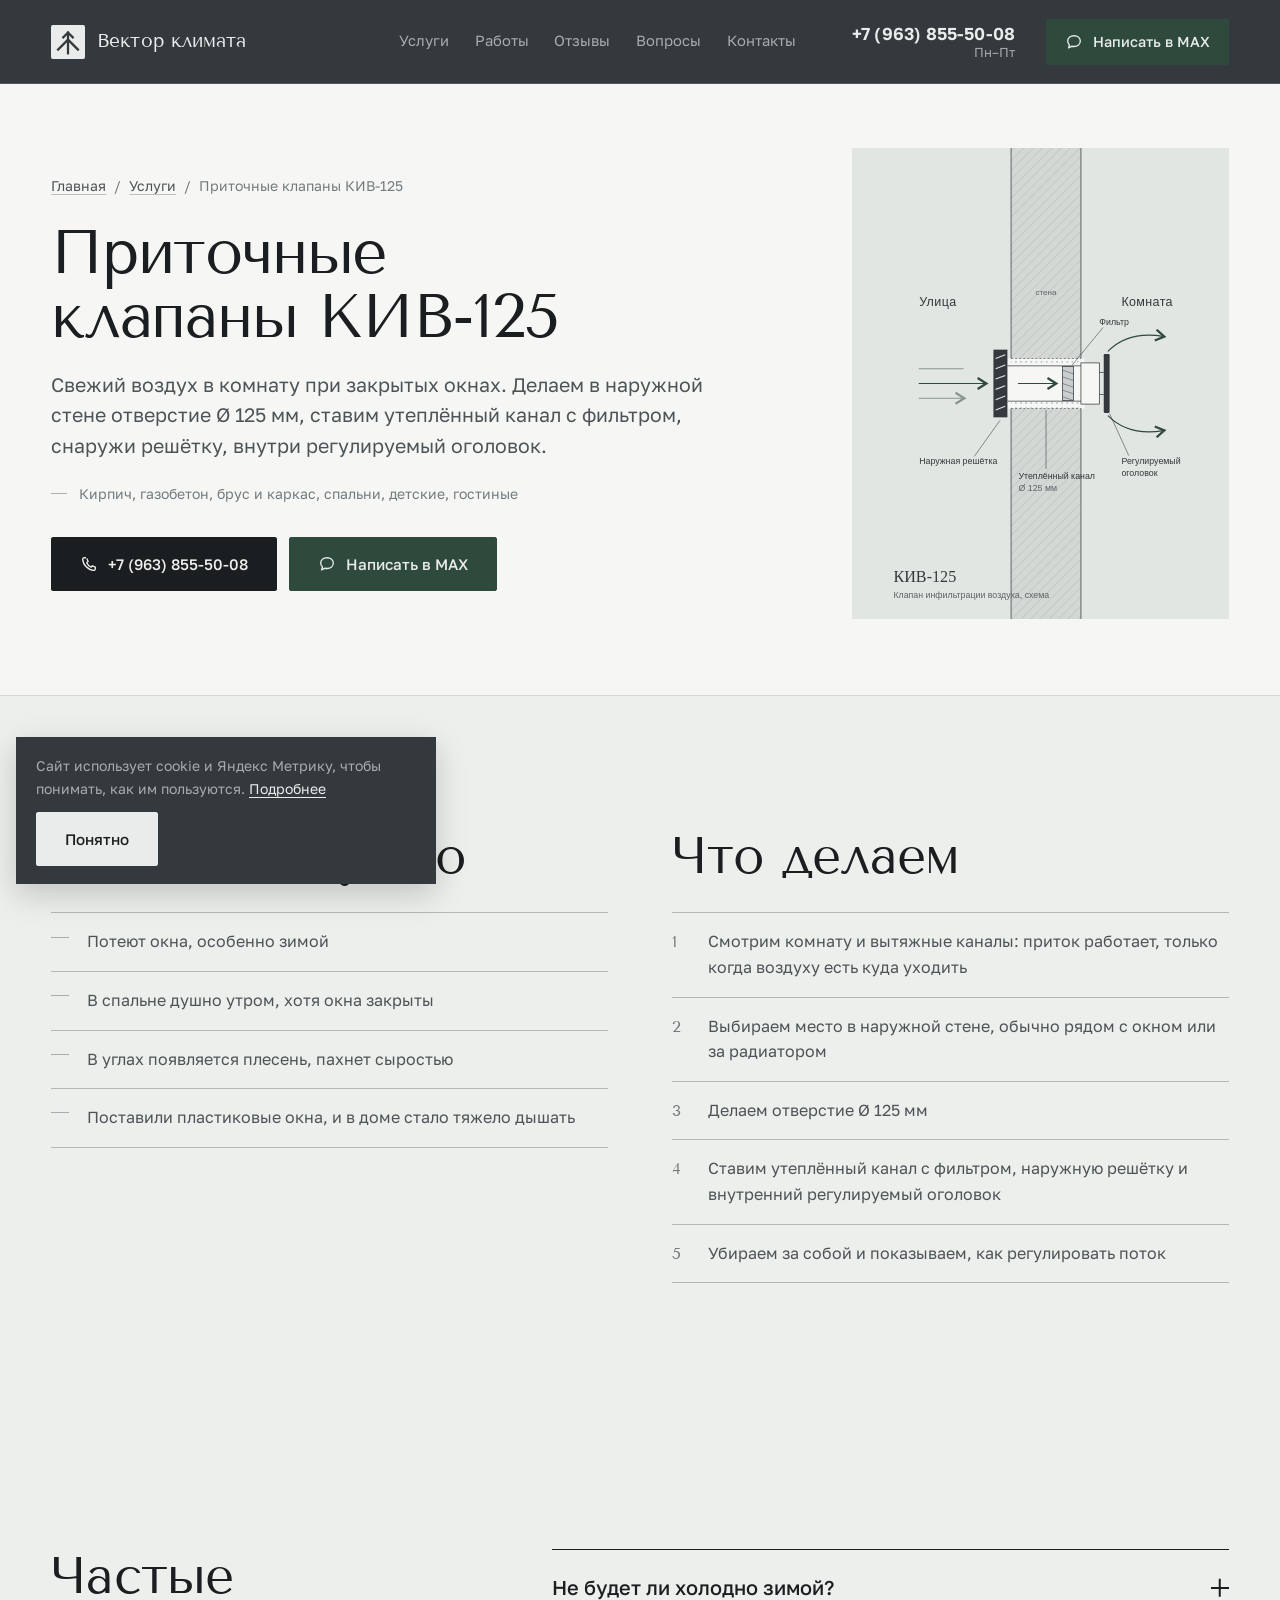
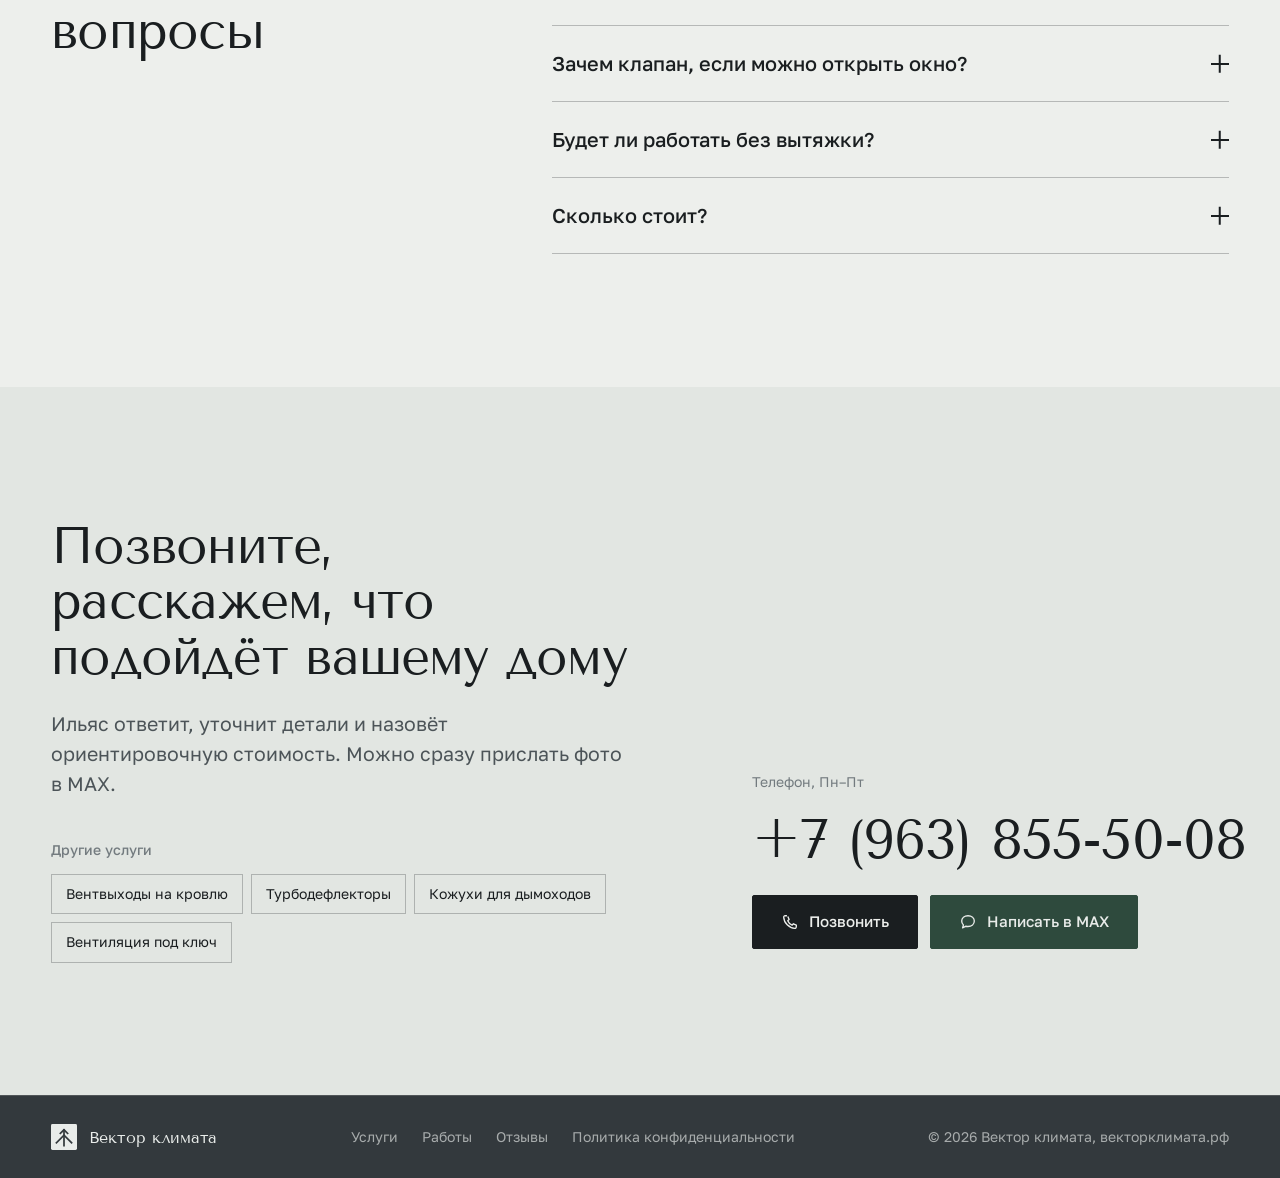
==== uslugi/kiv-125/index.html @ c076d69c "Страницы услуг, Яндекс Метрика с целями, уведомление о cookie, подтверждение Вебмастера Co-Authored-" ====
<!doctype html>
<html lang="ru">
<head>
  <meta charset="utf-8">
  <meta name="viewport" content="width=device-width, initial-scale=1, viewport-fit=cover">
  <title>Установка приточного клапана КИВ-125 в Свердловской области — Вектор климата</title>
  <meta name="description" content="Установка приточных клапанов КИВ-125 в стену частного дома в Свердловской области. Свежий воздух без открытых окон, меньше конденсата на стёклах.">
  <meta name="theme-color" content="#33393d">
  <link rel="canonical" href="https://xn--80aaemplaikqwwh.xn--p1ai/uslugi/kiv-125/">
  <link rel="icon" href="/assets/img/favicon.svg" type="image/svg+xml">
  <meta property="og:type" content="website">
  <meta property="og:locale" content="ru_RU">
  <meta property="og:site_name" content="Вектор климата">
  <meta property="og:title" content="Приточные клапаны КИВ-125 — Вектор климата">
  <meta property="og:description" content="Установка приточных клапанов КИВ-125 в стену частного дома в Свердловской области. Свежий воздух без открытых окон, меньше конденсата на стёклах.">
  <meta property="og:url" content="https://xn--80aaemplaikqwwh.xn--p1ai/uslugi/kiv-125/">
  <meta property="og:image" content="https://xn--80aaemplaikqwwh.xn--p1ai/assets/img/og.jpg">
  <link rel="preconnect" href="https://fonts.googleapis.com">
  <link rel="preconnect" href="https://fonts.gstatic.com" crossorigin>
  <link href="https://fonts.googleapis.com/css2?family=Golos+Text:wght@400;500;600&family=Tenor+Sans&display=swap" rel="stylesheet">
  <link rel="stylesheet" href="/assets/css/style.css?v=18">
  <script>document.documentElement.classList.add('js')</script>
  <script type="application/ld+json">[{"@context": "https://schema.org", "@type": "Service", "name": "Приточные клапаны КИВ-125", "description": "Установка приточных клапанов КИВ-125 в стену частного дома в Свердловской области. Свежий воздух без открытых окон, меньше конденсата на стёклах.", "areaServed": "Свердловская область", "url": "https://xn--80aaemplaikqwwh.xn--p1ai/uslugi/kiv-125/", "provider": {"@type": "HomeAndConstructionBusiness", "name": "Вектор климата", "url": "https://xn--80aaemplaikqwwh.xn--p1ai/", "telephone": "+7 963 855-50-08"}}, {"@context": "https://schema.org", "@type": "BreadcrumbList", "itemListElement": [{"@type": "ListItem", "position": 1, "name": "Главная", "item": "https://xn--80aaemplaikqwwh.xn--p1ai/"}, {"@type": "ListItem", "position": 2, "name": "Услуги", "item": "https://xn--80aaemplaikqwwh.xn--p1ai/#services"}, {"@type": "ListItem", "position": 3, "name": "Приточные клапаны КИВ-125", "item": "https://xn--80aaemplaikqwwh.xn--p1ai/uslugi/kiv-125/"}]}, {"@context": "https://schema.org", "@type": "FAQPage", "mainEntity": [{"@type": "Question", "name": "Не будет ли холодно зимой?", "acceptedAnswer": {"@type": "Answer", "text": "Поток регулируется оголовком, его можно уменьшить или перекрыть в сильный мороз. Место ставим так, чтобы холодный воздух успевал смешаться с тёплым, например рядом с радиатором."}}, {"@type": "Question", "name": "Зачем клапан, если можно открыть окно?", "acceptedAnswer": {"@type": "Answer", "text": "Открытое окно даёт сквозняк и выстуживает комнату, а клапан даёт небольшой постоянный приток без открытой створки. Фильтр задерживает пыль с улицы."}}, {"@type": "Question", "name": "Будет ли работать без вытяжки?", "acceptedAnswer": {"@type": "Answer", "text": "Нет. Свежий воздух заходит, когда отработанный уходит через вытяжные каналы. Поэтому сначала проверяем тягу в доме."}}, {"@type": "Question", "name": "Сколько стоит?", "acceptedAnswer": {"@type": "Answer", "text": "Зависит от материала и толщины стены и количества клапанов. Ориентир назовём по фото, точную стоимость после осмотра."}}]}]</script>
  <script src="/assets/js/metrika.js?v=18" async></script>
</head>
<body class="page-service">

  <a class="skip-link" href="#main">Перейти к содержанию</a>

  <svg width="0" height="0" style="position:absolute" aria-hidden="true">
    <symbol id="i-logo" viewBox="0 0 36 36"><rect width="36" height="36" rx="2" fill="currentColor"/><g fill="none" stroke="#33393d" stroke-width="2.4" stroke-linecap="square"><path d="M7.5 26 18 15.5 28.5 26"/><path d="M18 30V8"/><path d="M13 13l5-5 5 5"/></g></symbol>
    <symbol id="i-chat" viewBox="0 0 20 20"><path d="M10 3c4.1 0 7 2.6 7 6s-2.9 6-7 6c-.8 0-1.6-.1-2.3-.3L4 16.5l.9-3.1C3.7 12.3 3 10.8 3 9c0-3.4 2.9-6 7-6Z" fill="none" stroke="currentColor" stroke-width="1.5" stroke-linejoin="round"/></symbol>
    <symbol id="i-phone" viewBox="0 0 20 20"><path d="M6.6 3h-2A1.6 1.6 0 0 0 3 4.7C3.3 11 9 16.7 15.3 17a1.6 1.6 0 0 0 1.7-1.6v-2l-3.2-1.4-1.5 1.5a8.6 8.6 0 0 1-4.8-4.8l1.5-1.5L7.6 4" fill="none" stroke="currentColor" stroke-width="1.5" stroke-linejoin="round"/></symbol>
    <symbol id="i-star" viewBox="0 0 20 20"><path d="m10 2.5 2.3 4.8 5.2.7-3.8 3.6.9 5.2L10 14.3l-4.6 2.5.9-5.2-3.8-3.6 5.2-.7L10 2.5Z" fill="currentColor"/></symbol>
    <symbol id="i-check" viewBox="0 0 44 44"><g fill="none" stroke="currentColor" stroke-width="1.6"><circle cx="22" cy="22" r="20"/><path d="m14 22.5 5.5 5.5L30.5 16" stroke-linecap="round" stroke-linejoin="round"/></g></symbol>
    <symbol id="i-close" viewBox="0 0 20 20"><path d="m5 5 10 10M15 5 5 15" fill="none" stroke="currentColor" stroke-width="1.6" stroke-linecap="round"/></symbol>
    <symbol id="i-left" viewBox="0 0 20 20"><path d="M12.5 4 6.5 10l6 6" fill="none" stroke="currentColor" stroke-width="1.6" stroke-linecap="round" stroke-linejoin="round"/></symbol>
    <symbol id="i-right" viewBox="0 0 20 20"><path d="m7.5 4 6 6-6 6" fill="none" stroke="currentColor" stroke-width="1.6" stroke-linecap="round" stroke-linejoin="round"/></symbol>
    <symbol id="i-out" viewBox="0 0 20 20"><path d="M7 13 14 6M8 6h6v6" fill="none" stroke="currentColor" stroke-width="1.5" stroke-linecap="round" stroke-linejoin="round"/></symbol>
  </svg>

  <!-- ============ Header ============ -->
  <header class="header" id="header">
    <div class="header__inner">
      <a class="logo" href="/" aria-label="Вектор климата — на главную">
        <svg class="logo__mark" aria-hidden="true"><use href="#i-logo"/></svg>
        <span class="logo__word">Вектор климата</span>
      </a>

      <nav class="nav" aria-label="Основная навигация">
        <a class="nav__link" href="/#services">Услуги</a>
        <a class="nav__link" href="/#works">Работы</a>
        <a class="nav__link" href="/#reviews">Отзывы</a>
        <a class="nav__link" href="/#faq">Вопросы</a>
        <a class="nav__link" href="/#contacts">Контакты</a>
      </nav>

      <div class="header__contact">
        <a class="header__phone" href="tel:+79638555008" data-contact="phone">+7 (963) 855-50-08</a>
        <span class="header__hours" data-contact="hours">Пн–Пт</span>
      </div>
      <a class="btn btn--max header__max" href="https://max.ru/u/f9LHodD0cOJ-I2c5GvvgMV4BQCZMem87lvZ4GcqRK_pRCQoFt9h_9IcK-Cg" target="_blank" rel="noopener" data-contact="max"><svg class="btn__icon" aria-hidden="true"><use href="#i-chat"/></svg>Написать в MAX</a>
      <button class="burger" type="button" aria-label="Открыть меню" aria-expanded="false" aria-controls="menu"><span></span><span></span></button>
    </div>
  </header>

  <div class="menu" id="menu" aria-label="Меню">
    <ul class="menu__list">
      <li><a class="menu__link" href="/#services">Услуги</a></li>
      <li><a class="menu__link" href="/#works">Работы</a></li>
      <li><a class="menu__link" href="/#reviews">Отзывы</a></li>
      <li><a class="menu__link" href="/#faq">Вопросы</a></li>
      <li><a class="menu__link" href="/#contacts">Контакты</a></li>
    </ul>
    <div class="menu__foot">
      <a class="menu__phone" href="tel:+79638555008" data-contact="phone">+7 (963) 855-50-08</a>
      <span class="menu__hours" data-contact="hours">Пн–Пт</span>
      <a class="btn btn--max btn--block" href="https://max.ru/u/f9LHodD0cOJ-I2c5GvvgMV4BQCZMem87lvZ4GcqRK_pRCQoFt9h_9IcK-Cg" target="_blank" rel="noopener" data-contact="max"><svg class="btn__icon" aria-hidden="true"><use href="#i-chat"/></svg>Написать в MAX</a>
    </div>
  </div>

    <main id="main">
    <section class="svc-hero">
      <div class="container svc-hero__grid">
        <div class="svc-hero__text">
          <nav class="crumbs" aria-label="Навигация"><a href="/">Главная</a><span aria-hidden="true">/</span><a href="/#services">Услуги</a><span aria-hidden="true">/</span><span aria-current="page">Приточные клапаны КИВ-125</span></nav>
          <h1 class="svc-hero__title">Приточные клапаны КИВ-125</h1>
          <p class="svc-hero__lead">Свежий воздух в комнату при закрытых окнах. Делаем в наружной стене отверстие Ø 125 мм, ставим утеплённый канал с фильтром, снаружи решётку, внутри регулируемый оголовок.</p>
          <p class="service__spec">Кирпич, газобетон, брус и каркас, спальни, детские, гостиные</p>
          <div class="call__actions">
            <a class="btn btn--dark" href="tel:+79638555008" data-contact="phone-action"><svg class="btn__icon" aria-hidden="true"><use href="#i-phone"/></svg>+7 (963) 855-50-08</a>
            <a class="btn btn--max" href="https://max.ru/u/f9LHodD0cOJ-I2c5GvvgMV4BQCZMem87lvZ4GcqRK_pRCQoFt9h_9IcK-Cg" target="_blank" rel="noopener" data-contact="max"><svg class="btn__icon" aria-hidden="true"><use href="#i-chat"/></svg>Написать в MAX</a>
          </div>
        </div>
        <figure class="svc-hero__media svc-hero__media--scheme"><img src="/assets/img/kiv-125.svg" width="960" height="1280" alt="Схема приточного клапана КИВ-125 в разрезе стены"></figure>
      </div>
    </section>

    <section class="section svc-body">
      <div class="container svc-cols">
        <div>
          <h2 class="h2">Когда это нужно</h2>
          <ul class="svc-list">
            <li>Потеют окна, особенно зимой</li>
            <li>В спальне душно утром, хотя окна закрыты</li>
            <li>В углах появляется плесень, пахнет сыростью</li>
            <li>Поставили пластиковые окна, и в доме стало тяжело дышать</li>
          </ul>
        </div>
        <div>
          <h2 class="h2">Что делаем</h2>
          <ol class="svc-list svc-list--steps">
            <li>Смотрим комнату и вытяжные каналы: приток работает, только когда воздуху есть куда уходить</li>
            <li>Выбираем место в наружной стене, обычно рядом с окном или за радиатором</li>
            <li>Делаем отверстие Ø 125 мм</li>
            <li>Ставим утеплённый канал с фильтром, наружную решётку и внутренний регулируемый оголовок</li>
            <li>Убираем за собой и показываем, как регулировать поток</li>
          </ol>
        </div>
      </div>
    </section>

    <section class="section faq" aria-labelledby="faq-title">
      <div class="container faq__grid">
        <h2 class="h2" id="faq-title">Частые вопросы</h2>
        <div class="faq__list">
          <details class="qa">
            <summary>Не будет ли холодно зимой?<span class="qa__toggle" aria-hidden="true"></span></summary>
            <div class="qa__body"><p>Поток регулируется оголовком, его можно уменьшить или перекрыть в сильный мороз. Место ставим так, чтобы холодный воздух успевал смешаться с тёплым, например рядом с радиатором.</p></div>
          </details>
          <details class="qa">
            <summary>Зачем клапан, если можно открыть окно?<span class="qa__toggle" aria-hidden="true"></span></summary>
            <div class="qa__body"><p>Открытое окно даёт сквозняк и выстуживает комнату, а клапан даёт небольшой постоянный приток без открытой створки. Фильтр задерживает пыль с улицы.</p></div>
          </details>
          <details class="qa">
            <summary>Будет ли работать без вытяжки?<span class="qa__toggle" aria-hidden="true"></span></summary>
            <div class="qa__body"><p>Нет. Свежий воздух заходит, когда отработанный уходит через вытяжные каналы. Поэтому сначала проверяем тягу в доме.</p></div>
          </details>
          <details class="qa">
            <summary>Сколько стоит?<span class="qa__toggle" aria-hidden="true"></span></summary>
            <div class="qa__body"><p>Зависит от материала и толщины стены и количества клапанов. Ориентир назовём по фото, точную стоимость после осмотра.</p></div>
          </details>
        </div>
      </div>
    </section>

    <section class="section call" id="call" aria-labelledby="call-title">
      <div class="container call__grid">
        <div class="call__intro">
          <h2 class="h2" id="call-title">Позвоните, расскажем, что подойдёт вашему дому</h2>
          <p class="head__lead">Ильяс ответит, уточнит детали и назовёт ориентировочную стоимость. Можно сразу прислать фото в MAX.</p>
          <h3 class="svc-more__title">Другие услуги</h3>
          <ul class="svc-more">
          <li><a href="/uslugi/ventvyhody-na-krovlyu/">Вентвыходы на кровлю</a></li>
          <li><a href="/uslugi/turbodeflektory/">Турбодефлекторы</a></li>
          <li><a href="/uslugi/kozhuhi-dlya-dymohodov/">Кожухи для дымоходов</a></li>
          <li><a href="/uslugi/ventilyaciya-pod-klyuch/">Вентиляция под ключ</a></li>
          </ul>
        </div>
        <div class="call__phone">
          <span class="call__label">Телефон, <span data-contact="hours">Пн–Пт</span></span>
          <a class="call__number" href="tel:+79638555008" data-contact="phone">+7 (963) 855-50-08</a>
          <div class="call__actions">
            <a class="btn btn--dark" href="tel:+79638555008" data-contact="phone-action"><svg class="btn__icon" aria-hidden="true"><use href="#i-phone"/></svg>Позвонить</a>
            <a class="btn btn--max" href="https://max.ru/u/f9LHodD0cOJ-I2c5GvvgMV4BQCZMem87lvZ4GcqRK_pRCQoFt9h_9IcK-Cg" target="_blank" rel="noopener" data-contact="max"><svg class="btn__icon" aria-hidden="true"><use href="#i-chat"/></svg>Написать в MAX</a>
          </div>
        </div>
      </div>
    </section>
  </main>

  <footer class="footer" style="background: var(--graphite)">
    <div class="container footer__inner">
      <a class="logo" href="/"><svg class="logo__mark" aria-hidden="true"><use href="#i-logo"/></svg><span class="logo__word">Вектор климата</span></a>
      <nav class="footer__nav" aria-label="Навигация в подвале">
        <a href="/#services">Услуги</a>
        <a href="/#works">Работы</a>
        <a href="/#reviews">Отзывы</a>
        <a href="/privacy.html">Политика конфиденциальности</a>
      </nav>
      <span>© 2026 Вектор климата, векторклимата.рф</span>
    </div>
  </footer>

  <div class="dock" id="dock">
    <a class="btn btn--outline-light" href="tel:+79638555008" data-contact="phone-action"><svg class="btn__icon" aria-hidden="true"><use href="#i-phone"/></svg>Позвонить</a>
    <a class="btn btn--max" href="https://max.ru/u/f9LHodD0cOJ-I2c5GvvgMV4BQCZMem87lvZ4GcqRK_pRCQoFt9h_9IcK-Cg" target="_blank" rel="noopener" data-contact="max"><svg class="btn__icon" aria-hidden="true"><use href="#i-chat"/></svg>MAX</a>
  </div>

  <script src="/assets/js/config.js?v=18"></script>
  <script src="/assets/js/main.js?v=18" defer></script>
</body>
</html>
---- assets/css/style.css ----
/* ==========================================================================
   ВоздухДома.рф — «Кровельная сталь»
   Palette from the job photos: anthracite casings, snow, stainless, pine.
   ========================================================================== */

:root {
  --snow: #edefec;
  --snow-2: #e2e6e2;
  --paper: #f6f7f5;
  --steel: #a7aeb1;
  --graphite: #33393d;
  --graphite-2: #2a2f32;
  --ink: #1a1e20;
  --ink-2: #4c5458;
  --ink-3: #737b7f;
  --pine: #2e4a3d;
  --pine-2: #3b5d4d;
  --line: rgba(26, 30, 32, 0.14);
  --line-strong: rgba(26, 30, 32, 0.26);
  --on-dark: #e9ecea;
  --on-dark-2: rgba(233, 236, 234, 0.64);
  --line-dark: rgba(233, 236, 234, 0.16);
  --error: #9c4a35;

  --font-display: "Tenor Sans", "Golos Text", Georgia, serif;
  --font-body: "Golos Text", system-ui, -apple-system, "Segoe UI", Roboto, sans-serif;

  --fs-display: clamp(2.5rem, 1.35rem + 3.9vw, 5.1rem);
  --fs-h2: clamp(2rem, 1.35rem + 2.3vw, 3.5rem);
  --fs-h3: 1.2rem;
  --fs-lead: clamp(1.05rem, 1rem + 0.3vw, 1.22rem);
  --fs-small: 0.875rem;
  --fs-micro: 0.8125rem;

  --gutter: clamp(16px, 4vw, 56px);
  --container: 1320px;
  --section: clamp(88px, 6vw + 56px, 160px);
  --radius: 2px;
  --ease: cubic-bezier(0.22, 0.61, 0.36, 1);
  --ease-out: cubic-bezier(0.16, 1, 0.3, 1);
  --header-h: 84px;
}

/* ------------------------------------------------------------------ Base */
*, *::before, *::after { box-sizing: border-box; }
[hidden] { display: none !important; }
html { -webkit-text-size-adjust: 100%; text-size-adjust: 100%; scroll-behavior: smooth; scroll-padding-top: calc(var(--header-h) + 8px); }
body {
  margin: 0;
  background: var(--snow);
  color: var(--ink);
  font-family: var(--font-body);
  font-size: 1rem;
  line-height: 1.6;
  -webkit-font-smoothing: antialiased;
  -moz-osx-font-smoothing: grayscale;
  overflow-x: hidden;
}
img, svg, picture { display: block; max-width: 100%; }
img { height: auto; }
a { color: inherit; text-decoration: none; }
button, input, select, textarea { font: inherit; color: inherit; }
button { cursor: pointer; }
h1, h2, h3, p, ul, ol, figure, dl, dd, dt { margin: 0; }
ul, ol { padding: 0; list-style: none; }
::selection { background: var(--pine); color: var(--on-dark); }
:focus-visible { outline: 2px solid var(--pine-2); outline-offset: 3px; }

.skip-link { position: absolute; left: 16px; top: -60px; z-index: 300; padding: 10px 16px; background: var(--ink); color: var(--snow); transition: top 0.2s var(--ease); }
.skip-link:focus { top: 12px; }

.container { width: 100%; max-width: calc(var(--container) + var(--gutter) * 2); margin-inline: auto; padding-inline: var(--gutter); }
.section { padding-block: var(--section); }

/* ------------------------------------------------------------ Typography */
.h2 {
  font-family: var(--font-display);
  font-weight: 400;
  font-size: var(--fs-h2);
  line-height: 1.08;
  letter-spacing: -0.015em;
  text-wrap: balance;
}
.h3 { font-size: var(--fs-h3); font-weight: 500; line-height: 1.3; letter-spacing: -0.01em; }

.head {
  display: grid;
  grid-template-columns: repeat(12, 1fr);
  column-gap: 24px;
  row-gap: 20px;
  align-items: end;
  margin-bottom: clamp(44px, 5vw, 80px);
}
.head > .h2 { grid-column: 1 / span 6; }
.head__lead { grid-column: 8 / -1; font-size: var(--fs-lead); line-height: 1.55; color: var(--ink-2); max-width: 34em; text-wrap: pretty; }
.head--reviews { grid-template-columns: 1fr auto; }
.head--reviews .head__lead { margin-top: 20px; }

.ph { border-bottom: 1px dashed currentColor; opacity: 0.72; white-space: nowrap; }

.text-link {
  display: inline-flex;
  align-items: center;
  gap: 6px;
  font-weight: 500;
  text-decoration: underline;
  text-decoration-thickness: 1px;
  text-underline-offset: 4px;
  text-decoration-color: var(--line-strong);
  transition: text-decoration-color 0.25s var(--ease);
}
.text-link:hover { text-decoration-color: currentColor; }
.text-link svg { width: 16px; height: 16px; }

/* --------------------------------------------------------------- Buttons */
.btn {
  --bg: var(--ink);
  --fg: var(--snow);
  --bd: var(--ink);
  display: inline-flex;
  align-items: center;
  justify-content: center;
  gap: 10px;
  min-height: 54px;
  padding: 0 28px;
  border: 1px solid var(--bd);
  border-radius: var(--radius);
  background: var(--bg);
  color: var(--fg);
  font-size: 0.95rem;
  font-weight: 500;
  white-space: nowrap;
  transition: background-color 0.3s var(--ease), color 0.3s var(--ease), border-color 0.3s var(--ease);
}
.btn__icon { width: 18px; height: 18px; flex: none; }
.btn--block { width: 100%; }
.btn--dark:hover { --bg: var(--pine); --bd: var(--pine); }
.btn--light { --bg: var(--on-dark); --fg: var(--ink); --bd: var(--on-dark); }
.btn--light:hover { --bg: #fff; --bd: #fff; }
.btn--outline-light { --bg: transparent; --fg: var(--on-dark); --bd: var(--line-dark); }
.btn--outline-light:hover { --bd: var(--on-dark); }
.btn--ghost { --bg: transparent; --fg: var(--ink); --bd: var(--line-strong); }
.btn--ghost:hover { --bd: var(--ink); }
.btn--max { --bg: var(--pine); --fg: var(--on-dark); --bd: var(--pine); }
.btn--max:hover { --bg: var(--pine-2); --bd: var(--pine-2); }

.icon-btn {
  display: inline-grid;
  place-items: center;
  width: 48px; height: 48px;
  border: 1px solid var(--line-strong);
  border-radius: var(--radius);
  background: transparent;
  color: var(--ink);
  transition: border-color 0.25s var(--ease), background-color 0.25s var(--ease), color 0.25s var(--ease);
}
.icon-btn:hover:not(:disabled) { border-color: var(--ink); background: var(--ink); color: var(--snow); }
.icon-btn:disabled { opacity: 0.35; cursor: default; }
.icon-btn svg { width: 20px; height: 20px; }
.icon-btn--light { color: var(--on-dark); border-color: var(--line-dark); }
.icon-btn--light:hover:not(:disabled) { background: var(--on-dark); color: var(--ink); border-color: var(--on-dark); }

/* ---------------------------------------------------------------- Header */
.header {
  position: fixed;
  inset: 0 0 auto 0;
  z-index: 100;
  height: var(--header-h);
  background: var(--graphite);
  color: var(--on-dark);
  border-bottom: 1px solid var(--line-dark);
}
.header__inner {
  display: flex;
  align-items: center;
  gap: clamp(16px, 2.4vw, 40px);
  height: 100%;
  max-width: calc(var(--container) + var(--gutter) * 2);
  margin-inline: auto;
  padding-inline: var(--gutter);
}
.logo { display: inline-flex; align-items: center; gap: 12px; flex: none; }
.logo__mark { width: 34px; height: 34px; color: var(--on-dark); flex: none; }
.logo__word { font-family: var(--font-display); font-size: 1.2rem; letter-spacing: 0.005em; }
.logo__tld { color: var(--steel); }

.nav { display: flex; gap: clamp(16px, 2vw, 32px); margin-left: auto; }
.nav__link { font-size: 0.92rem; color: var(--on-dark-2); padding-block: 6px; border-bottom: 1px solid transparent; transition: color 0.25s var(--ease), border-color 0.25s var(--ease); }
.nav__link:hover { color: var(--on-dark); }
.nav__link.is-active { color: var(--on-dark); border-bottom-color: var(--steel); }

.header__contact { display: grid; justify-items: end; line-height: 1.25; margin-left: clamp(8px, 2vw, 32px); }
.header__phone { font-size: 1.08rem; font-weight: 600; letter-spacing: 0.01em; white-space: nowrap; }
.header__phone:hover { color: #fff; }
.header__hours { font-size: var(--fs-micro); color: var(--on-dark-2); }
.header__max { min-height: 46px; padding: 0 18px; font-size: 0.9rem; }

.burger { display: none; position: relative; width: 46px; height: 46px; border: 1px solid var(--line-dark); border-radius: var(--radius); background: transparent; flex: none; }
.burger span { position: absolute; left: 13px; right: 13px; height: 1.5px; background: var(--on-dark); transition: transform 0.35s var(--ease-out), top 0.35s var(--ease-out); }
.burger span:nth-child(1) { top: 18px; }
.burger span:nth-child(2) { top: 26px; }
.burger[aria-expanded="true"] span:nth-child(1) { top: 22px; transform: rotate(45deg); }
.burger[aria-expanded="true"] span:nth-child(2) { top: 22px; transform: rotate(-45deg); }

.menu {
  position: fixed;
  inset: 0;
  z-index: 90;
  display: flex;
  flex-direction: column;
  padding: calc(var(--header-h) + 16px) var(--gutter) max(24px, env(safe-area-inset-bottom));
  background: var(--graphite);
  color: var(--on-dark);
  visibility: hidden;
  opacity: 0;
  transition: opacity 0.35s var(--ease), visibility 0s linear 0.35s;
}
.menu.is-open { visibility: visible; opacity: 1; transition: opacity 0.35s var(--ease); }
.menu__link { display: block; padding: 14px 0; border-bottom: 1px solid var(--line-dark); font-family: var(--font-display); font-size: clamp(1.8rem, 8vw, 2.6rem); line-height: 1.15; }
.menu__foot { margin-top: auto; display: grid; gap: 6px; }
.menu__phone { font-size: 1.4rem; font-weight: 600; }
.menu__hours { color: var(--on-dark-2); font-size: var(--fs-small); margin-bottom: 16px; }

/* ------------------------------------------------------------------ Hero */
.hero {
  display: grid;
  grid-template-columns: 54fr 46fr;
  min-height: clamp(700px, 100svh, 1000px);
  background: var(--graphite);
  color: var(--on-dark);
}
.hero__panel {
  display: flex;
  flex-direction: column;
  justify-content: space-between;
  gap: 56px;
  padding: calc(var(--header-h) + clamp(48px, 7vh, 104px)) clamp(24px, 4.5vw, 72px) clamp(32px, 4vw, 56px) max(var(--gutter), calc((100vw - var(--container)) / 2));
}
.hero__content { max-width: 680px; }
.hero__kicker { color: var(--steel); font-size: 0.95rem; margin-bottom: 28px; padding-left: 40px; position: relative; }
.hero__kicker::before { content: ""; position: absolute; left: 0; top: 50%; width: 28px; height: 1px; background: var(--steel); }
.hero__title {
  font-family: var(--font-display);
  font-weight: 400;
  font-size: var(--fs-display);
  line-height: 1.04;
  letter-spacing: -0.02em;
  text-wrap: balance;
  margin-bottom: 32px;
}
.hero__lead { font-size: var(--fs-lead); line-height: 1.6; color: var(--on-dark-2); max-width: 32em; margin-bottom: 40px; }
.hero__actions { display: flex; flex-wrap: wrap; gap: 12px; }

.hero__facts { display: grid; grid-template-columns: repeat(3, 1fr); gap: 24px; }
.hero__facts div { padding-top: 16px; border-top: 1px solid var(--line-dark); }
.hero__facts dt { font-weight: 500; margin-bottom: 4px; }
.hero__facts dd { color: var(--on-dark-2); font-size: var(--fs-small); line-height: 1.45; }

.hero__media { position: relative; overflow: hidden; background: var(--graphite-2); }
.hero__media picture, .hero__media img { width: 100%; height: 100%; }
.hero__media img { object-fit: cover; object-position: 50% 60%; }
.hero__media::after { content: ""; position: absolute; inset: 0; background: linear-gradient(180deg, rgba(42, 47, 50, 0.55) 0, rgba(42, 47, 50, 0) 22%); pointer-events: none; }
.hero__plate { position: absolute; left: clamp(24px, 3vw, 48px); bottom: clamp(24px, 3vw, 48px); z-index: 2; width: min(330px, calc(100% - 48px)); }

/* the plate — stamped equipment nameplate, the page's signature detail */
.plate {
  --rivet: radial-gradient(circle, var(--steel) 0 2.2px, rgba(0, 0, 0, 0.18) 2.6px, transparent 3.4px);
  display: grid;
  gap: 0;
  padding: 20px 24px 16px;
  background:
    var(--rivet) 8px 8px / 12px 12px no-repeat,
    var(--rivet) calc(100% - 8px) 8px / 12px 12px no-repeat,
    var(--rivet) 8px calc(100% - 8px) / 12px 12px no-repeat,
    var(--rivet) calc(100% - 8px) calc(100% - 8px) / 12px 12px no-repeat,
    linear-gradient(160deg, #f3f5f3 0%, #dde2df 100%);
  color: var(--ink);
  border: 1px solid rgba(255, 255, 255, 0.6);
  border-radius: var(--radius);
  box-shadow: 0 1px 0 rgba(255, 255, 255, 0.5) inset, 0 30px 60px -30px rgba(0, 0, 0, 0.6);
}
.plate__title { font-family: var(--font-display); font-size: 1.05rem; padding-bottom: 10px; margin-bottom: 4px; border-bottom: 1px solid var(--line-strong); }
.plate__row { display: grid; grid-template-columns: 92px 1fr; gap: 12px; padding: 8px 0; border-bottom: 1px solid var(--line); font-size: var(--fs-small); line-height: 1.4; }
.plate__row:last-child { border-bottom: 0; }
.plate__row > span { color: var(--ink-3); }
.plate__row > b { font-weight: 500; }

.plate--inline { padding: 0; background: none; border: 0; box-shadow: none; color: inherit; margin-top: 14px; }
.plate--inline .plate__row { border-color: var(--line-dark); grid-template-columns: 72px 1fr; padding: 7px 0; }
.plate--inline .plate__row:first-child { border-top: 1px solid var(--line-dark); }
.plate--inline .plate__row:last-child { border-bottom: 1px solid var(--line-dark); }
.plate--inline .plate__row > span { color: var(--on-dark-2); }

/* page-load sequence — the one orchestrated moment */
.js .load { opacity: 0; transform: translateY(18px); }
.js.is-loaded .load { opacity: 1; transform: none; transition: opacity 0.9s var(--ease-out), transform 1.1s var(--ease-out); transition-delay: calc(var(--d, 0) * 90ms + 100ms); }
.js .hero__media img { transform: scale(1.06); }
.js.is-loaded .hero__media img { transform: none; transition: transform 2.2s var(--ease-out); }

/* ------------------------------------------------------------------- Why */
.why__grid { display: grid; grid-template-columns: repeat(12, 1fr); column-gap: 24px; row-gap: 40px; align-items: end; }
.why__title { grid-column: 1 / span 7; }
.why__lead { grid-column: 9 / -1; color: var(--ink-2); font-size: var(--fs-lead); line-height: 1.55; }
.why__list { grid-column: 1 / -1; display: grid; grid-template-columns: repeat(3, 1fr); gap: 24px; margin-top: clamp(24px, 4vw, 56px); }
.why__item { padding-top: 24px; border-top: 1px solid var(--ink); }
.why__item .h3 { margin-bottom: 10px; }
.why__item p { color: var(--ink-2); max-width: 26em; }

/* -------------------------------------------------------------- Services */
.services { background: var(--paper); border-top: 1px solid var(--line); }
.services__grid { display: grid; grid-template-columns: repeat(12, 1fr); column-gap: 24px; }
.services__visual {
  grid-column: 1 / span 5;
  position: sticky;
  top: calc(var(--header-h) + 32px);
  align-self: start;
  aspect-ratio: 4 / 5;
  overflow: hidden;
  background: var(--snow-2);
}
.services__visual picture { position: absolute; inset: 0; opacity: 0; transition: opacity 0.7s var(--ease); }
.services__visual picture.is-active { opacity: 1; }
.services__visual img { width: 100%; height: 100%; object-fit: cover; }
.services__list { grid-column: 7 / -1; }
.service { padding: clamp(28px, 3vw, 40px) 0; border-top: 1px solid var(--line-strong); outline-offset: 6px; }
.service:last-child { border-bottom: 1px solid var(--line-strong); }
.service__title { font-family: var(--font-display); font-weight: 400; font-size: clamp(1.55rem, 1.2rem + 1.1vw, 2.2rem); line-height: 1.12; letter-spacing: -0.01em; margin-bottom: 14px; transition: color 0.4s var(--ease); }
.service__body { color: var(--ink-2); max-width: 36em; }
.service__spec { margin-top: 16px; font-size: var(--fs-small); color: var(--ink-3); padding-left: 28px; position: relative; }
.service__spec::before { content: ""; position: absolute; left: 0; top: 0.7em; width: 16px; height: 1px; background: var(--steel); }
.service__media { display: none; }
.service__media--scheme { background: var(--snow-2); }
@media (min-width: 1025px) {
  .service:not(.is-active) .service__title { color: var(--ink-3); }
  /* Каждая услуга занимает больше прокрутки: фото слева дольше остаётся на месте */
  .service { min-height: 68vh; display: flex; flex-direction: column; justify-content: center; }
}

/* ----------------------------------------------------------------- Works */
.works { background: var(--graphite); color: var(--on-dark); }
.works .head__lead { color: var(--on-dark-2); }
.works__grid { display: grid; grid-template-columns: repeat(12, 1fr); gap: clamp(32px, 3vw, 48px) 24px; align-items: start; }
.work--a { grid-column: 1 / span 8; }
.work--b { grid-column: 9 / -1; }
.work--c { grid-column: 1 / span 4; }
.work--d { grid-column: 5 / span 4; }
.work--e { grid-column: 9 / span 4; }
.work__btn { display: block; width: 100%; padding: 0; border: 0; background: var(--graphite-2); overflow: hidden; cursor: zoom-in; }
.work__btn picture, .work__btn img { width: 100%; height: 100%; }
.work__btn img { object-fit: cover; transition: transform 1s var(--ease-out); }
.work__btn:hover img { transform: scale(1.03); }
.work--a .work__btn { aspect-ratio: 16 / 10; }
.work--b .work__btn { aspect-ratio: 4 / 5; }
.work--c .work__btn, .work--d .work__btn, .work--e .work__btn { aspect-ratio: 4 / 5; }
.work--e img { object-position: 50% 30%; }
.work--d img { object-position: 50% 35%; }
.works__more { margin-top: clamp(40px, 4vw, 64px); color: var(--on-dark); text-decoration-color: var(--line-dark); }

/* --------------------------------------------------------------- Reviews */
.reviews__summary { display: grid; justify-items: end; gap: 16px; }
.reviews__rating { display: flex; align-items: center; gap: 10px; }
.reviews__rating [data-rating-value] { font-family: var(--font-display); font-size: 2.4rem; line-height: 1; }
.reviews__rating small { color: var(--ink-3); font-size: var(--fs-micro); max-width: 6em; line-height: 1.3; }
.stars { display: inline-flex; gap: 2px; color: var(--pine); }
.stars svg { width: 16px; height: 16px; }

.carousel__track {
  display: grid;
  grid-auto-flow: column;
  grid-auto-columns: calc((100% - 48px) / 3);
  gap: 24px;
  overflow-x: auto;
  scroll-snap-type: x mandatory;
  scroll-behavior: smooth;
  scrollbar-width: none;
  padding-bottom: 4px;
}
.carousel__track::-webkit-scrollbar { display: none; }
.carousel__track:focus-visible { outline-offset: 6px; }
.carousel__controls { display: flex; justify-content: space-between; align-items: center; gap: 24px; margin-top: 32px; }
.carousel__dots { display: flex; gap: 8px; flex-wrap: wrap; }
.carousel__dots button { width: 8px; height: 8px; padding: 0; border: 0; border-radius: 0; background: var(--line-strong); transition: width 0.35s var(--ease-out), background-color 0.25s var(--ease); }
.carousel__dots button[aria-current="true"] { width: 28px; background: var(--pine); }
.carousel__arrows { display: flex; gap: 8px; }

.review {
  scroll-snap-align: start;
  display: flex;
  flex-direction: column;
  gap: 20px;
  min-height: 320px;
  padding: 28px;
  background: var(--paper);
  border: 1px solid var(--line);
  border-radius: var(--radius);
}
.review__top { display: flex; justify-content: space-between; align-items: center; gap: 12px; padding-bottom: 16px; border-bottom: 1px solid var(--line); }
.review__source { font-size: var(--fs-micro); color: var(--ink-3); }
.review__author { display: flex; align-items: center; gap: 14px; }
.review__avatar { display: grid; place-items: center; width: 44px; height: 44px; border-radius: 50%; background: var(--graphite); color: var(--on-dark); font-weight: 500; flex: none; }
.review__name { display: block; font-weight: 500; }
.review__meta { display: block; font-size: var(--fs-micro); color: var(--ink-3); }
.review__text { color: var(--ink-2); line-height: 1.6; }
.review--image { padding: 16px; }
.review--image img { width: 100%; height: 100%; max-height: 520px; object-fit: contain; background: #fff; }
.review--ph .review__avatar { background: var(--snow-2); color: var(--ink-3); }
.review--ph .review__text { color: var(--ink-3); }

/* --------------------------------------------------------------- Process */
.process { background: var(--paper); border-top: 1px solid var(--line); }
.steps { display: grid; grid-template-columns: repeat(4, 1fr); gap: 24px; }
.step { padding-top: 20px; border-top: 1px solid var(--ink); }
.step__num { display: block; font-family: var(--font-display); font-size: 3.4rem; line-height: 1; color: var(--steel); margin-bottom: 28px; }
.step .h3 { margin-bottom: 10px; }
.step p { color: var(--ink-2); max-width: 22em; }

/* ------------------------------------------------------------------ Call */
.call { background: var(--snow-2); }
.call__grid { display: grid; grid-template-columns: repeat(12, 1fr); column-gap: 24px; row-gap: 48px; align-items: end; }
.call__intro { grid-column: 1 / span 6; }
.call__intro .h2 { margin-bottom: 24px; }
.call__trust { margin-top: 48px; border-top: 1px solid var(--line-strong); }
.call__trust li { padding: 14px 0; border-bottom: 1px solid var(--line-strong); }
.call__phone { grid-column: 8 / -1; display: grid; justify-items: start; gap: 18px; padding-bottom: 14px; }
.call__label { font-size: var(--fs-small); color: var(--ink-3); }
.call__number { font-family: var(--font-display); font-weight: 400; font-size: clamp(2.2rem, 1.2rem + 2.8vw, 3.8rem); line-height: 1; letter-spacing: -0.015em; white-space: nowrap; }
.call__number:hover { color: var(--pine); }
.call__actions { display: flex; flex-wrap: wrap; gap: 12px; margin-top: 10px; }

/* -------------------------------------------------------------- Partners */
.partners { background: var(--paper); border-top: 1px solid var(--line); }
.partners__grid { display: grid; grid-template-columns: repeat(auto-fill, minmax(220px, 1fr)); border-top: 1px solid var(--line-strong); border-left: 1px solid var(--line-strong); }
.partner { display: grid; gap: 6px; padding: 28px 24px; border-right: 1px solid var(--line-strong); border-bottom: 1px solid var(--line-strong); }
.partner__name { font-family: var(--font-display); font-size: 1.35rem; line-height: 1.2; }
.partner__note { font-size: var(--fs-small); color: var(--ink-3); }

/* ------------------------------------------------------------------- FAQ */
.faq__grid { display: grid; grid-template-columns: repeat(12, 1fr); column-gap: 24px; row-gap: 40px; }
.faq__grid > .h2 { grid-column: 1 / span 4; }
.faq__list { grid-column: 6 / -1; border-top: 1px solid var(--ink); }
.qa { border-bottom: 1px solid var(--line-strong); }
.qa summary { display: flex; justify-content: space-between; align-items: center; gap: 24px; padding: 24px 0; cursor: pointer; list-style: none; font-size: clamp(1.05rem, 1rem + 0.35vw, 1.25rem); font-weight: 500; line-height: 1.35; }
.qa summary::-webkit-details-marker { display: none; }
.qa__toggle { position: relative; flex: none; width: 18px; height: 18px; }
.qa__toggle::before, .qa__toggle::after { content: ""; position: absolute; left: 0; right: 0; top: 50%; height: 1.5px; background: currentColor; transition: transform 0.35s var(--ease-out); }
.qa__toggle::after { transform: rotate(90deg); }
.qa[open] .qa__toggle::after { transform: rotate(0deg); }
.qa__body { padding: 0 48px 26px 0; color: var(--ink-2); max-width: 44em; }

/* -------------------------------------------------------------- Contacts */
.contacts { background: var(--graphite); color: var(--on-dark); padding-top: var(--section); }
.contacts__title { font-family: var(--font-display); font-weight: 400; font-size: clamp(2.8rem, 1rem + 6.5vw, 7.5rem); line-height: 1; letter-spacing: -0.025em; margin-bottom: clamp(48px, 5vw, 88px); }
.contacts__grid { display: grid; grid-template-columns: 1.3fr 1fr 1fr; gap: 40px 24px; padding-block: 32px clamp(64px, 6vw, 104px); border-top: 1px solid var(--line-dark); }
.contact { display: grid; align-content: start; justify-items: start; gap: 12px; }
.contact__label { font-size: var(--fs-small); color: var(--on-dark-2); }
.contact__value { font-size: 1.25rem; font-weight: 500; line-height: 1.3; }
.contact__value--big { font-family: var(--font-display); font-weight: 400; font-size: clamp(1.8rem, 1.2rem + 1.6vw, 2.6rem); line-height: 1.1; }
a.contact__value:hover { color: #fff; }
.contact__note { font-size: var(--fs-small); color: var(--on-dark-2); max-width: 24em; }

.footer { border-top: 1px solid var(--line-dark); color: var(--on-dark-2); font-size: var(--fs-small); }
.footer__inner { display: flex; justify-content: space-between; align-items: center; gap: 24px; flex-wrap: wrap; padding-block: 28px; }
.footer .logo__word { font-size: 1rem; color: var(--on-dark); }
.footer .logo__mark { width: 26px; height: 26px; }
.footer__nav { display: flex; flex-wrap: wrap; gap: 24px; }
.footer__nav a:hover { color: var(--on-dark); }

/* ----------------------------------------------------------- Mobile dock */
.dock {
  position: fixed;
  left: 12px; right: 12px;
  bottom: max(12px, env(safe-area-inset-bottom));
  z-index: 80;
  display: none;
  grid-template-columns: 1fr 1fr;
  gap: 8px;
  padding: 8px;
  background: var(--graphite);
  border: 1px solid var(--line-dark);
  border-radius: var(--radius);
  box-shadow: 0 16px 40px -16px rgba(0, 0, 0, 0.55);
  transform: translateY(150%);
  transition: transform 0.45s var(--ease-out);
}
.dock.is-visible { transform: none; }
.dock .btn { min-height: 48px; padding: 0 12px; }

/* -------------------------------------------------------------- Lightbox */
.lightbox { width: 100vw; max-width: 100vw; height: 100dvh; max-height: 100dvh; margin: 0; padding: 0; border: 0; background: #1d2124; color: var(--on-dark); }
.lightbox::backdrop { background: rgba(29, 33, 36, 0.7); }
.lightbox[open] { display: grid; grid-template-rows: auto 1fr auto; animation: fade 0.3s var(--ease); }
@keyframes fade { from { opacity: 0; } }
.lightbox__top, .lightbox__bottom { display: flex; justify-content: space-between; align-items: center; gap: 16px; padding: 16px var(--gutter); font-size: var(--fs-small); color: var(--on-dark-2); }
.lightbox__stage { display: grid; place-items: center; padding: 0 var(--gutter); min-height: 0; }
.lightbox__stage img { max-width: 100%; max-height: 100%; object-fit: contain; }
.lightbox__nav { display: flex; gap: 8px; }

/* ----------------------------------------------------------------- Legal */
.legal { padding-top: calc(var(--header-h) + 64px); }
.legal__body { max-width: 760px; }
.legal__body h1 { margin-bottom: 32px; }
.legal__body h2 { font-size: 1.25rem; font-weight: 500; margin: 40px 0 12px; }
.legal__body p, .legal__body li { color: var(--ink-2); }
.legal__body ul { list-style: disc; padding-left: 1.2em; display: grid; gap: 6px; }
.header--simple .header__inner { justify-content: space-between; }

@media (prefers-reduced-motion: reduce) {
  html, .carousel__track { scroll-behavior: auto; }
  *, *::before, *::after { animation-duration: 0.01ms !important; transition-duration: 0.01ms !important; transition-delay: 0s !important; }
  .js .load, .js .hero__media img { opacity: 1; transform: none; }
}

/* ------------------------------------------------------------ Responsive */
@media (max-width: 1240px) {
  .nav { display: none; }
  .header__contact { margin-left: auto; }
  .burger { display: block; }
}

@media (max-width: 1024px) {
  :root { --header-h: 72px; }

  .hero { grid-template-columns: 1fr; min-height: 0; }
  .hero__panel { padding: calc(var(--header-h) + 48px) var(--gutter) 40px; }
  .hero__media { aspect-ratio: 4 / 3; }
  .hero__media img { object-position: 50% 55%; }

  .head > .h2, .head__lead { grid-column: 1 / -1; }
  .head--reviews { grid-template-columns: 1fr; }
  .reviews__summary { justify-items: start; }

  .why__title, .why__lead, .why__list { grid-column: 1 / -1; }

  .services__visual { display: none; }
  .services__list { grid-column: 1 / -1; }
  .service__media { display: block; margin-top: 20px; aspect-ratio: 16 / 10; overflow: hidden; }
  .service__media img { width: 100%; height: 100%; object-fit: cover; }

  .work--a { grid-column: 1 / -1; }
  .work--b, .work--c { grid-column: span 6; }
  .work--d, .work--e { grid-column: span 6; }

  .carousel__track { grid-auto-columns: calc((100% - 24px) / 2); }

  .steps { grid-template-columns: repeat(2, 1fr); row-gap: 48px; }

  .call__intro, .call__phone { grid-column: 1 / -1; }

  .faq__grid > .h2, .faq__list { grid-column: 1 / -1; }

  .contacts__grid { grid-template-columns: 1fr 1fr; }
  .contact--phone { grid-column: 1 / -1; }

  .dock { display: grid; }
  .footer { padding-bottom: 84px; }
}

@media (max-width: 720px) {
  .header__max { display: none; }
  .header__inner { gap: 12px; }
  .header__phone { font-size: 0.95rem; }
}

@media (max-width: 440px) {
  .header__inner { gap: 8px; }
  .logo { gap: 8px; }
  .logo__mark { width: 28px; height: 28px; }
  .logo__word { font-size: 0.95rem; }
  .header__phone { font-size: 0.84rem; letter-spacing: 0; }
  .header__hours { font-size: 0.75rem; }
  .burger { width: 42px; height: 42px; }
  .burger span { left: 11px; right: 11px; }
  .burger span:nth-child(1) { top: 16px; }
  .burger span:nth-child(2) { top: 24px; }
  .burger[aria-expanded="true"] span:nth-child(1),
  .burger[aria-expanded="true"] span:nth-child(2) { top: 20px; }
}

@media (max-width: 359px) {
  .header__hours { display: none; }
  .logo__mark { display: none; }
}

@media (max-width: 640px) {
  .hero__actions .btn { flex: 1 1 100%; }
  .hero__facts { grid-template-columns: 1fr; gap: 0; }
  .hero__facts div { padding: 14px 0; }
  .hero__media { aspect-ratio: 4 / 5; }
  .hero__plate { left: 16px; right: 16px; bottom: 16px; width: auto; }

  .why__list { grid-template-columns: 1fr; gap: 32px; }

  .works__grid > .work { grid-column: 1 / -1; }

  .carousel__track { grid-auto-columns: 88%; gap: 12px; }
  .review { padding: 22px; min-height: 0; }

  .steps { grid-template-columns: 1fr; row-gap: 36px; }
  .step__num { font-size: 2.6rem; margin-bottom: 16px; }

  .call__actions .btn { flex: 1 1 auto; }
  .qa__body { padding-right: 0; }

  .contacts__grid { grid-template-columns: 1fr; }
  .footer__nav { gap: 16px; }
}

/* ---------------------------------------------------------------- Cookie */
.cookie {
  position: fixed; left: 16px; bottom: calc(16px + env(safe-area-inset-bottom, 0px)); z-index: 60;
  max-width: 420px; display: grid; gap: 12px; padding: 18px 20px;
  background: var(--graphite); color: var(--on-dark); font-size: var(--fs-small); box-shadow: 0 10px 30px rgba(0,0,0,.18);
}
.cookie p { margin: 0; color: var(--on-dark-2); }
.cookie a { color: var(--on-dark); text-decoration: underline; text-underline-offset: 3px; }
.cookie .btn { justify-self: start; }
@media (max-width: 1024px) { .cookie { left: 12px; right: 12px; max-width: none; bottom: calc(84px + env(safe-area-inset-bottom, 0px)); } }

/* --------------------------------------------------------- Service pages */
.svc-hero { padding-top: calc(var(--header-h) + clamp(32px, 5vw, 72px)); padding-bottom: clamp(48px, 6vw, 96px); background: var(--paper); border-bottom: 1px solid var(--line); }
.svc-hero__grid { display: grid; grid-template-columns: repeat(12, 1fr); column-gap: 24px; row-gap: 40px; align-items: center; }
.svc-hero__text { grid-column: 1 / span 7; display: grid; gap: 22px; justify-items: start; min-width: 0; }
.svc-hero__title { font-family: var(--font-display); font-weight: 400; font-size: clamp(2.3rem, 1.3rem + 3.2vw, 4.4rem); line-height: 1.04; letter-spacing: -0.02em; text-wrap: balance; }
.svc-hero__lead { font-size: var(--fs-lead); line-height: 1.55; color: var(--ink-2); max-width: 36em; }
.svc-hero__text .service__spec { margin-top: 0; }
.svc-hero__media { grid-column: 9 / -1; aspect-ratio: 4 / 5; overflow: hidden; background: var(--snow-2); }
.svc-hero__media img { width: 100%; height: 100%; object-fit: cover; }
.svc-hero__media--scheme img { object-fit: contain; }
.crumbs { display: flex; flex-wrap: wrap; gap: 8px; font-size: var(--fs-small); color: var(--ink-3); }
.crumbs a { color: var(--ink-2); text-decoration: underline; text-decoration-color: var(--line-strong); text-underline-offset: 3px; }
.crumbs a:hover { color: var(--ink); }
.svc-cols { display: grid; grid-template-columns: 1fr 1fr; gap: 48px clamp(32px, 5vw, 96px); }
.svc-cols .h2 { margin-bottom: 28px; }
.svc-list { border-top: 1px solid var(--line-strong); counter-reset: step; }
.svc-list li { padding: 16px 0 16px 36px; border-bottom: 1px solid var(--line-strong); position: relative; color: var(--ink-2); }
.svc-list li::before { content: ""; position: absolute; left: 0; top: 1.45em; width: 18px; height: 1px; background: var(--steel); }
.svc-list--steps li::before { content: counter(step); counter-increment: step; width: auto; height: auto; background: none; top: 16px; font-family: var(--font-display); color: var(--ink-3); }
.svc-more__title { margin: 40px 0 12px; font-size: var(--fs-small); font-weight: 500; color: var(--ink-3); }
.svc-more { display: flex; flex-wrap: wrap; gap: 8px; }
.svc-more a { display: inline-block; padding: 8px 14px; border: 1px solid var(--line-strong); font-size: var(--fs-small); color: var(--ink); }
.svc-more a:hover { border-color: var(--ink); }
.service__more { margin-top: 18px; }
@media (max-width: 1024px) {
  .svc-hero__text, .svc-hero__media { grid-column: 1 / -1; }
  .svc-hero__media { aspect-ratio: 16 / 10; }
  .svc-cols { grid-template-columns: 1fr; }
}
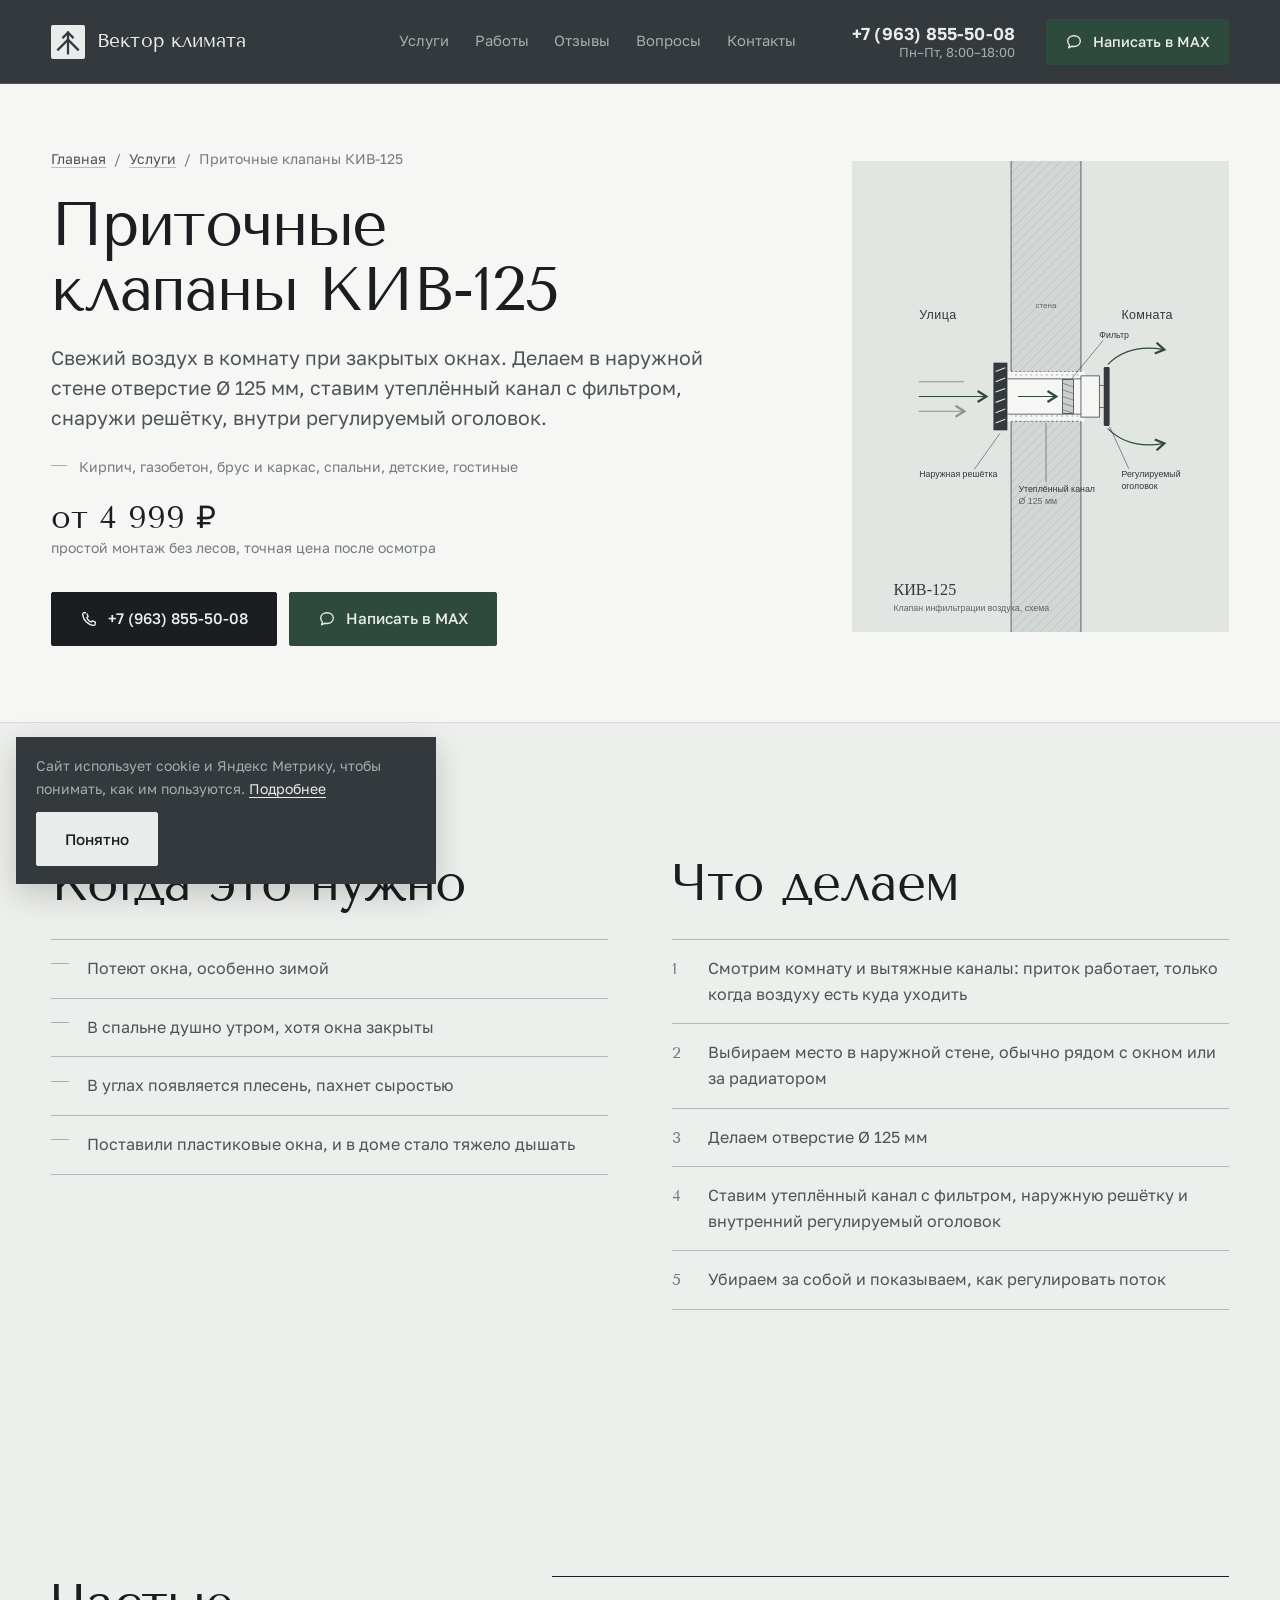
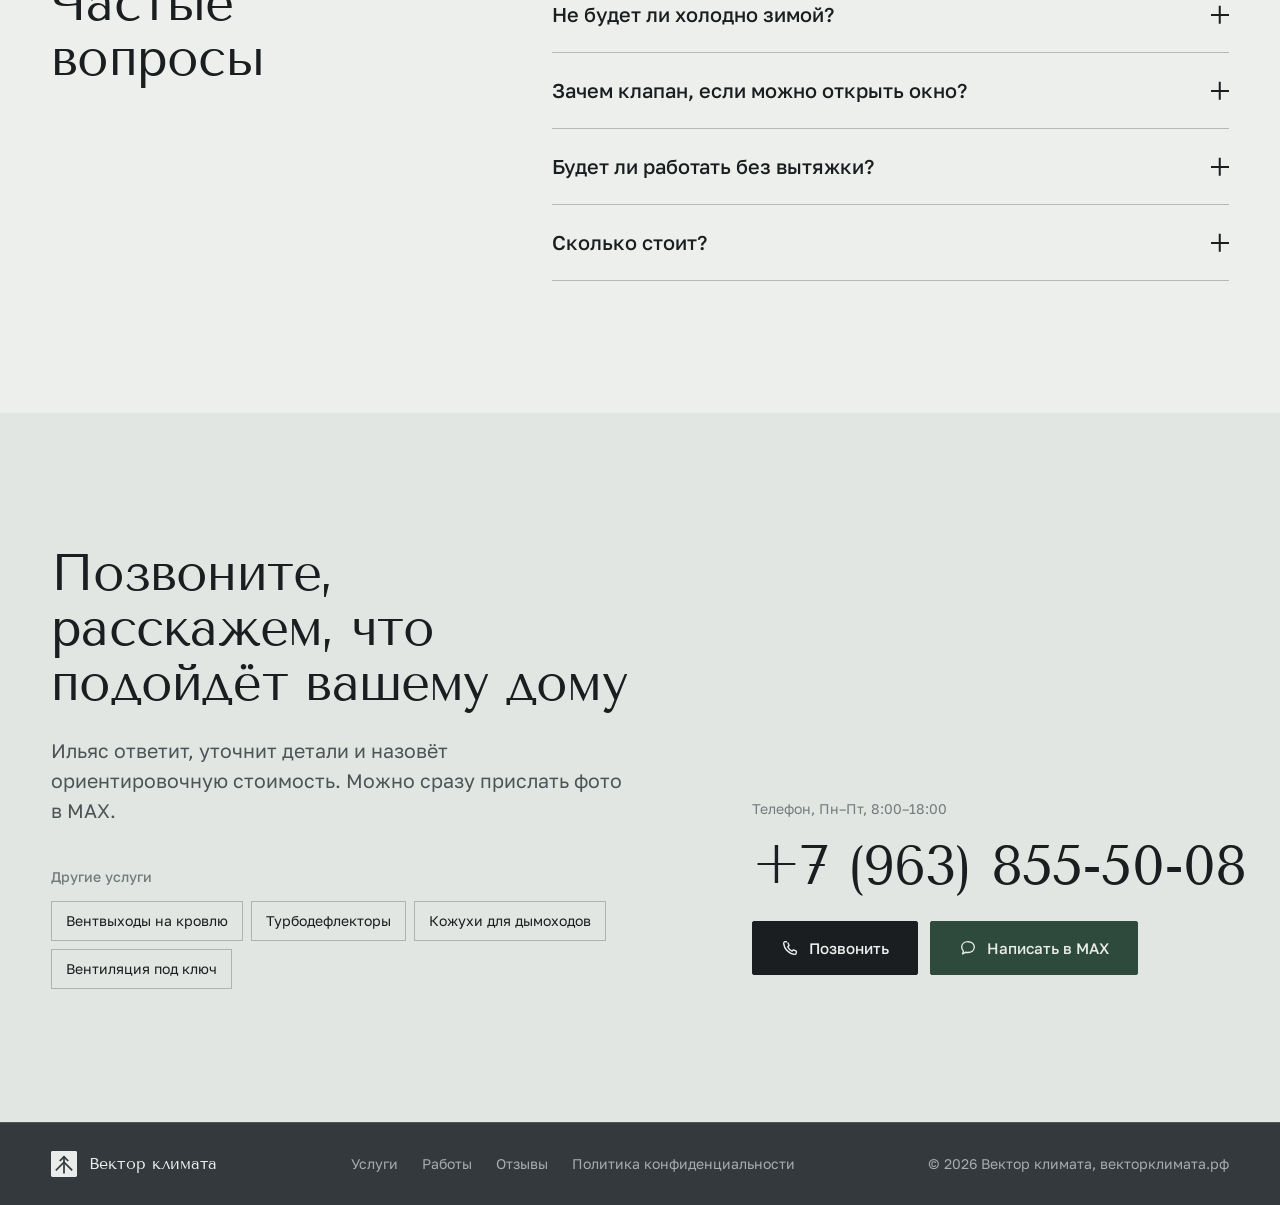
==== commit 85183d76: "Часы работы 8:00–18:00 и цены «от» на страницах услуг Co-Authored-By: Claude Opus 5.5 <noreply@anthr" ====
--- a/uslugi/kiv-125/index.html
+++ b/uslugi/kiv-125/index.html
@@ -18,10 +18,10 @@
   <link rel="preconnect" href="https://fonts.googleapis.com">
   <link rel="preconnect" href="https://fonts.gstatic.com" crossorigin>
   <link href="https://fonts.googleapis.com/css2?family=Golos+Text:wght@400;500;600&family=Tenor+Sans&display=swap" rel="stylesheet">
-  <link rel="stylesheet" href="/assets/css/style.css?v=18">
+  <link rel="stylesheet" href="/assets/css/style.css?v=19">
   <script>document.documentElement.classList.add('js')</script>
-  <script type="application/ld+json">[{"@context": "https://schema.org", "@type": "Service", "name": "Приточные клапаны КИВ-125", "description": "Установка приточных клапанов КИВ-125 в стену частного дома в Свердловской области. Свежий воздух без открытых окон, меньше конденсата на стёклах.", "areaServed": "Свердловская область", "url": "https://xn--80aaemplaikqwwh.xn--p1ai/uslugi/kiv-125/", "provider": {"@type": "HomeAndConstructionBusiness", "name": "Вектор климата", "url": "https://xn--80aaemplaikqwwh.xn--p1ai/", "telephone": "+7 963 855-50-08"}}, {"@context": "https://schema.org", "@type": "BreadcrumbList", "itemListElement": [{"@type": "ListItem", "position": 1, "name": "Главная", "item": "https://xn--80aaemplaikqwwh.xn--p1ai/"}, {"@type": "ListItem", "position": 2, "name": "Услуги", "item": "https://xn--80aaemplaikqwwh.xn--p1ai/#services"}, {"@type": "ListItem", "position": 3, "name": "Приточные клапаны КИВ-125", "item": "https://xn--80aaemplaikqwwh.xn--p1ai/uslugi/kiv-125/"}]}, {"@context": "https://schema.org", "@type": "FAQPage", "mainEntity": [{"@type": "Question", "name": "Не будет ли холодно зимой?", "acceptedAnswer": {"@type": "Answer", "text": "Поток регулируется оголовком, его можно уменьшить или перекрыть в сильный мороз. Место ставим так, чтобы холодный воздух успевал смешаться с тёплым, например рядом с радиатором."}}, {"@type": "Question", "name": "Зачем клапан, если можно открыть окно?", "acceptedAnswer": {"@type": "Answer", "text": "Открытое окно даёт сквозняк и выстуживает комнату, а клапан даёт небольшой постоянный приток без открытой створки. Фильтр задерживает пыль с улицы."}}, {"@type": "Question", "name": "Будет ли работать без вытяжки?", "acceptedAnswer": {"@type": "Answer", "text": "Нет. Свежий воздух заходит, когда отработанный уходит через вытяжные каналы. Поэтому сначала проверяем тягу в доме."}}, {"@type": "Question", "name": "Сколько стоит?", "acceptedAnswer": {"@type": "Answer", "text": "Зависит от материала и толщины стены и количества клапанов. Ориентир назовём по фото, точную стоимость после осмотра."}}]}]</script>
-  <script src="/assets/js/metrika.js?v=18" async></script>
+  <script type="application/ld+json">[{"@context": "https://schema.org", "@type": "Service", "name": "Приточные клапаны КИВ-125", "description": "Установка приточных клапанов КИВ-125 в стену частного дома в Свердловской области. Свежий воздух без открытых окон, меньше конденсата на стёклах.", "areaServed": "Свердловская область", "url": "https://xn--80aaemplaikqwwh.xn--p1ai/uslugi/kiv-125/", "offers": {"@type": "Offer", "priceCurrency": "RUB", "priceSpecification": {"@type": "PriceSpecification", "minPrice": 4999, "priceCurrency": "RUB"}}, "provider": {"@type": "HomeAndConstructionBusiness", "name": "Вектор климата", "url": "https://xn--80aaemplaikqwwh.xn--p1ai/", "telephone": "+7 963 855-50-08", "openingHours": "Mo-Fr 08:00-18:00"}}, {"@context": "https://schema.org", "@type": "BreadcrumbList", "itemListElement": [{"@type": "ListItem", "position": 1, "name": "Главная", "item": "https://xn--80aaemplaikqwwh.xn--p1ai/"}, {"@type": "ListItem", "position": 2, "name": "Услуги", "item": "https://xn--80aaemplaikqwwh.xn--p1ai/#services"}, {"@type": "ListItem", "position": 3, "name": "Приточные клапаны КИВ-125", "item": "https://xn--80aaemplaikqwwh.xn--p1ai/uslugi/kiv-125/"}]}, {"@context": "https://schema.org", "@type": "FAQPage", "mainEntity": [{"@type": "Question", "name": "Не будет ли холодно зимой?", "acceptedAnswer": {"@type": "Answer", "text": "Поток регулируется оголовком, его можно уменьшить или перекрыть в сильный мороз. Место ставим так, чтобы холодный воздух успевал смешаться с тёплым, например рядом с радиатором."}}, {"@type": "Question", "name": "Зачем клапан, если можно открыть окно?", "acceptedAnswer": {"@type": "Answer", "text": "Открытое окно даёт сквозняк и выстуживает комнату, а клапан даёт небольшой постоянный приток без открытой створки. Фильтр задерживает пыль с улицы."}}, {"@type": "Question", "name": "Будет ли работать без вытяжки?", "acceptedAnswer": {"@type": "Answer", "text": "Нет. Свежий воздух заходит, когда отработанный уходит через вытяжные каналы. Поэтому сначала проверяем тягу в доме."}}, {"@type": "Question", "name": "Сколько стоит?", "acceptedAnswer": {"@type": "Answer", "text": "Зависит от материала и толщины стены и количества клапанов. Ориентир назовём по фото, точную стоимость после осмотра."}}]}]</script>
+  <script src="/assets/js/metrika.js?v=19" async></script>
 </head>
 <body class="page-service">
 
@@ -57,7 +57,7 @@
 
       <div class="header__contact">
         <a class="header__phone" href="tel:+79638555008" data-contact="phone">+7 (963) 855-50-08</a>
-        <span class="header__hours" data-contact="hours">Пн–Пт</span>
+        <span class="header__hours" data-contact="hours">Пн–Пт, 8:00–18:00</span>
       </div>
       <a class="btn btn--max header__max" href="https://max.ru/u/f9LHodD0cOJ-I2c5GvvgMV4BQCZMem87lvZ4GcqRK_pRCQoFt9h_9IcK-Cg" target="_blank" rel="noopener" data-contact="max"><svg class="btn__icon" aria-hidden="true"><use href="#i-chat"/></svg>Написать в MAX</a>
       <button class="burger" type="button" aria-label="Открыть меню" aria-expanded="false" aria-controls="menu"><span></span><span></span></button>
@@ -74,7 +74,7 @@
     </ul>
     <div class="menu__foot">
       <a class="menu__phone" href="tel:+79638555008" data-contact="phone">+7 (963) 855-50-08</a>
-      <span class="menu__hours" data-contact="hours">Пн–Пт</span>
+      <span class="menu__hours" data-contact="hours">Пн–Пт, 8:00–18:00</span>
       <a class="btn btn--max btn--block" href="https://max.ru/u/f9LHodD0cOJ-I2c5GvvgMV4BQCZMem87lvZ4GcqRK_pRCQoFt9h_9IcK-Cg" target="_blank" rel="noopener" data-contact="max"><svg class="btn__icon" aria-hidden="true"><use href="#i-chat"/></svg>Написать в MAX</a>
     </div>
   </div>
@@ -87,6 +87,7 @@
           <h1 class="svc-hero__title">Приточные клапаны КИВ-125</h1>
           <p class="svc-hero__lead">Свежий воздух в комнату при закрытых окнах. Делаем в наружной стене отверстие Ø 125 мм, ставим утеплённый канал с фильтром, снаружи решётку, внутри регулируемый оголовок.</p>
           <p class="service__spec">Кирпич, газобетон, брус и каркас, спальни, детские, гостиные</p>
+          <p class="svc-price"><b>от 4 999 ₽</b><span>простой монтаж без лесов, точная цена после осмотра</span></p>
           <div class="call__actions">
             <a class="btn btn--dark" href="tel:+79638555008" data-contact="phone-action"><svg class="btn__icon" aria-hidden="true"><use href="#i-phone"/></svg>+7 (963) 855-50-08</a>
             <a class="btn btn--max" href="https://max.ru/u/f9LHodD0cOJ-I2c5GvvgMV4BQCZMem87lvZ4GcqRK_pRCQoFt9h_9IcK-Cg" target="_blank" rel="noopener" data-contact="max"><svg class="btn__icon" aria-hidden="true"><use href="#i-chat"/></svg>Написать в MAX</a>
@@ -158,7 +159,7 @@
           </ul>
         </div>
         <div class="call__phone">
-          <span class="call__label">Телефон, <span data-contact="hours">Пн–Пт</span></span>
+          <span class="call__label">Телефон, <span data-contact="hours">Пн–Пт, 8:00–18:00</span></span>
           <a class="call__number" href="tel:+79638555008" data-contact="phone">+7 (963) 855-50-08</a>
           <div class="call__actions">
             <a class="btn btn--dark" href="tel:+79638555008" data-contact="phone-action"><svg class="btn__icon" aria-hidden="true"><use href="#i-phone"/></svg>Позвонить</a>
@@ -187,7 +188,7 @@
     <a class="btn btn--max" href="https://max.ru/u/f9LHodD0cOJ-I2c5GvvgMV4BQCZMem87lvZ4GcqRK_pRCQoFt9h_9IcK-Cg" target="_blank" rel="noopener" data-contact="max"><svg class="btn__icon" aria-hidden="true"><use href="#i-chat"/></svg>MAX</a>
   </div>
 
-  <script src="/assets/js/config.js?v=18"></script>
-  <script src="/assets/js/main.js?v=18" defer></script>
+  <script src="/assets/js/config.js?v=19"></script>
+  <script src="/assets/js/main.js?v=19" defer></script>
 </body>
 </html>
--- a/assets/css/style.css
+++ b/assets/css/style.css
@@ -645,3 +645,7 @@
   .svc-hero__media { aspect-ratio: 16 / 10; }
   .svc-cols { grid-template-columns: 1fr; }
 }
+.svc-price { display: grid; gap: 2px; }
+.svc-price b { font-family: var(--font-display); font-weight: 400; font-size: clamp(1.6rem, 1.2rem + 1vw, 2.1rem); line-height: 1.1; }
+.svc-price span { font-size: var(--fs-small); color: var(--ink-3); }
+.service__price { margin-top: 16px; font-family: var(--font-display); font-size: 1.35rem; }
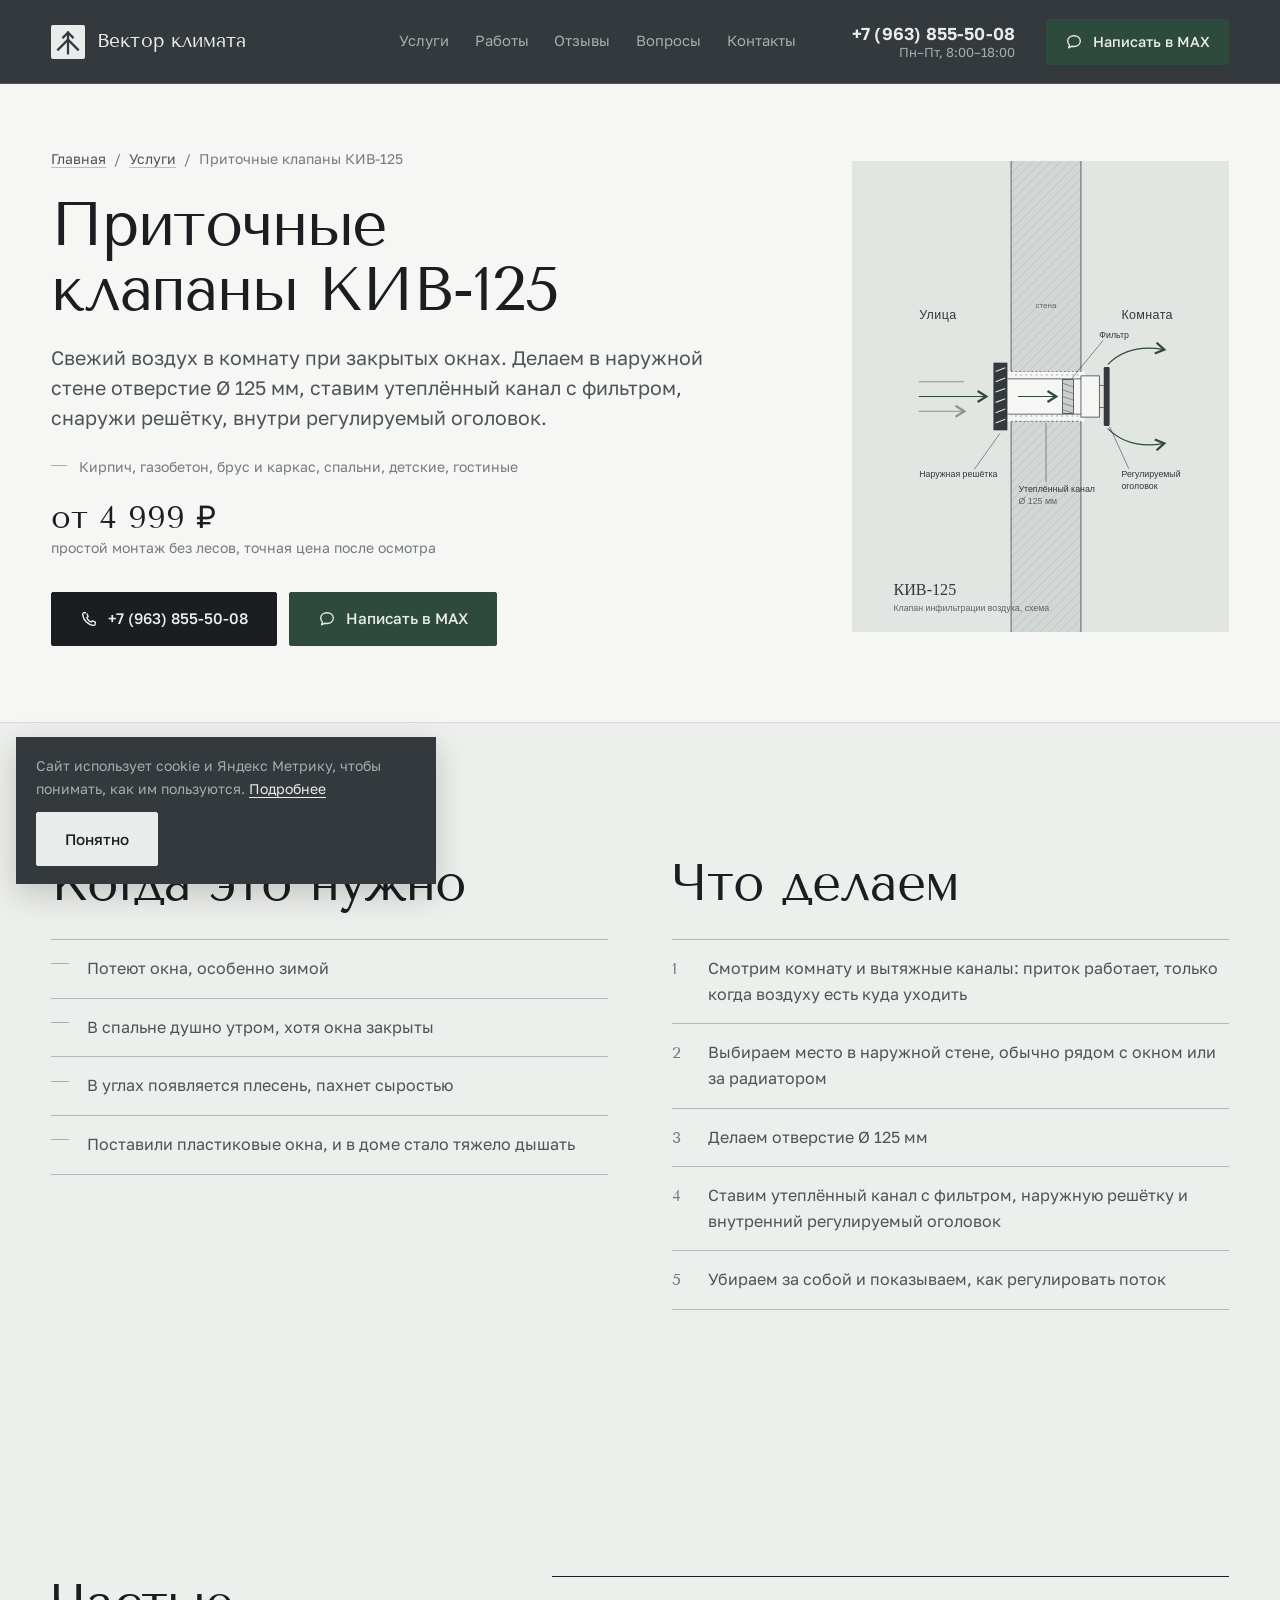
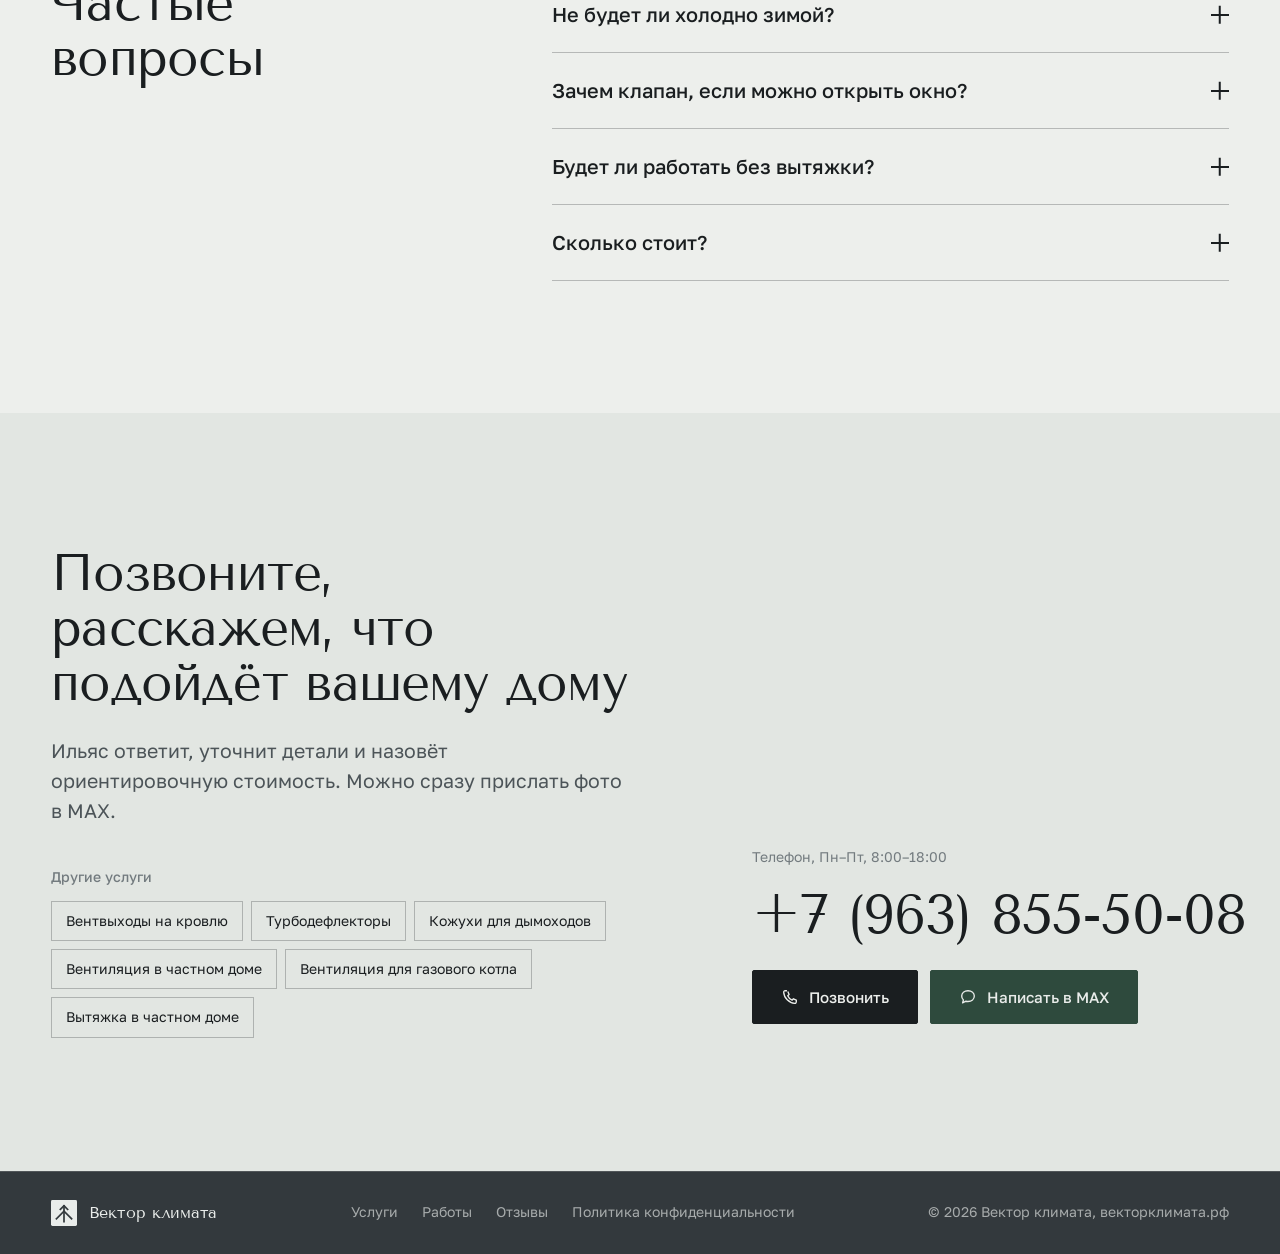
==== commit 6af6a0b7: "Страницы: вентиляция в частном доме, для газового котла, вытяжка; убраны неподтверждённые факты Co-A" ====
--- a/uslugi/kiv-125/index.html
+++ b/uslugi/kiv-125/index.html
@@ -18,10 +18,10 @@
   <link rel="preconnect" href="https://fonts.googleapis.com">
   <link rel="preconnect" href="https://fonts.gstatic.com" crossorigin>
   <link href="https://fonts.googleapis.com/css2?family=Golos+Text:wght@400;500;600&family=Tenor+Sans&display=swap" rel="stylesheet">
-  <link rel="stylesheet" href="/assets/css/style.css?v=19">
+  <link rel="stylesheet" href="/assets/css/style.css?v=20">
   <script>document.documentElement.classList.add('js')</script>
   <script type="application/ld+json">[{"@context": "https://schema.org", "@type": "Service", "name": "Приточные клапаны КИВ-125", "description": "Установка приточных клапанов КИВ-125 в стену частного дома в Свердловской области. Свежий воздух без открытых окон, меньше конденсата на стёклах.", "areaServed": "Свердловская область", "url": "https://xn--80aaemplaikqwwh.xn--p1ai/uslugi/kiv-125/", "offers": {"@type": "Offer", "priceCurrency": "RUB", "priceSpecification": {"@type": "PriceSpecification", "minPrice": 4999, "priceCurrency": "RUB"}}, "provider": {"@type": "HomeAndConstructionBusiness", "name": "Вектор климата", "url": "https://xn--80aaemplaikqwwh.xn--p1ai/", "telephone": "+7 963 855-50-08", "openingHours": "Mo-Fr 08:00-18:00"}}, {"@context": "https://schema.org", "@type": "BreadcrumbList", "itemListElement": [{"@type": "ListItem", "position": 1, "name": "Главная", "item": "https://xn--80aaemplaikqwwh.xn--p1ai/"}, {"@type": "ListItem", "position": 2, "name": "Услуги", "item": "https://xn--80aaemplaikqwwh.xn--p1ai/#services"}, {"@type": "ListItem", "position": 3, "name": "Приточные клапаны КИВ-125", "item": "https://xn--80aaemplaikqwwh.xn--p1ai/uslugi/kiv-125/"}]}, {"@context": "https://schema.org", "@type": "FAQPage", "mainEntity": [{"@type": "Question", "name": "Не будет ли холодно зимой?", "acceptedAnswer": {"@type": "Answer", "text": "Поток регулируется оголовком, его можно уменьшить или перекрыть в сильный мороз. Место ставим так, чтобы холодный воздух успевал смешаться с тёплым, например рядом с радиатором."}}, {"@type": "Question", "name": "Зачем клапан, если можно открыть окно?", "acceptedAnswer": {"@type": "Answer", "text": "Открытое окно даёт сквозняк и выстуживает комнату, а клапан даёт небольшой постоянный приток без открытой створки. Фильтр задерживает пыль с улицы."}}, {"@type": "Question", "name": "Будет ли работать без вытяжки?", "acceptedAnswer": {"@type": "Answer", "text": "Нет. Свежий воздух заходит, когда отработанный уходит через вытяжные каналы. Поэтому сначала проверяем тягу в доме."}}, {"@type": "Question", "name": "Сколько стоит?", "acceptedAnswer": {"@type": "Answer", "text": "Зависит от материала и толщины стены и количества клапанов. Ориентир назовём по фото, точную стоимость после осмотра."}}]}]</script>
-  <script src="/assets/js/metrika.js?v=19" async></script>
+  <script src="/assets/js/metrika.js?v=20" async></script>
 </head>
 <body class="page-service">
 
@@ -155,7 +155,9 @@
           <li><a href="/uslugi/ventvyhody-na-krovlyu/">Вентвыходы на кровлю</a></li>
           <li><a href="/uslugi/turbodeflektory/">Турбодефлекторы</a></li>
           <li><a href="/uslugi/kozhuhi-dlya-dymohodov/">Кожухи для дымоходов</a></li>
-          <li><a href="/uslugi/ventilyaciya-pod-klyuch/">Вентиляция под ключ</a></li>
+          <li><a href="/uslugi/ventilyaciya-v-chastnom-dome/">Вентиляция в частном доме</a></li>
+          <li><a href="/uslugi/ventilyaciya-gazovogo-kotla/">Вентиляция для газового котла</a></li>
+          <li><a href="/uslugi/vytyazhka-v-chastnom-dome/">Вытяжка в частном доме</a></li>
           </ul>
         </div>
         <div class="call__phone">
@@ -188,7 +190,7 @@
     <a class="btn btn--max" href="https://max.ru/u/f9LHodD0cOJ-I2c5GvvgMV4BQCZMem87lvZ4GcqRK_pRCQoFt9h_9IcK-Cg" target="_blank" rel="noopener" data-contact="max"><svg class="btn__icon" aria-hidden="true"><use href="#i-chat"/></svg>MAX</a>
   </div>
 
-  <script src="/assets/js/config.js?v=19"></script>
-  <script src="/assets/js/main.js?v=19" defer></script>
+  <script src="/assets/js/config.js?v=20"></script>
+  <script src="/assets/js/main.js?v=20" defer></script>
 </body>
 </html>
